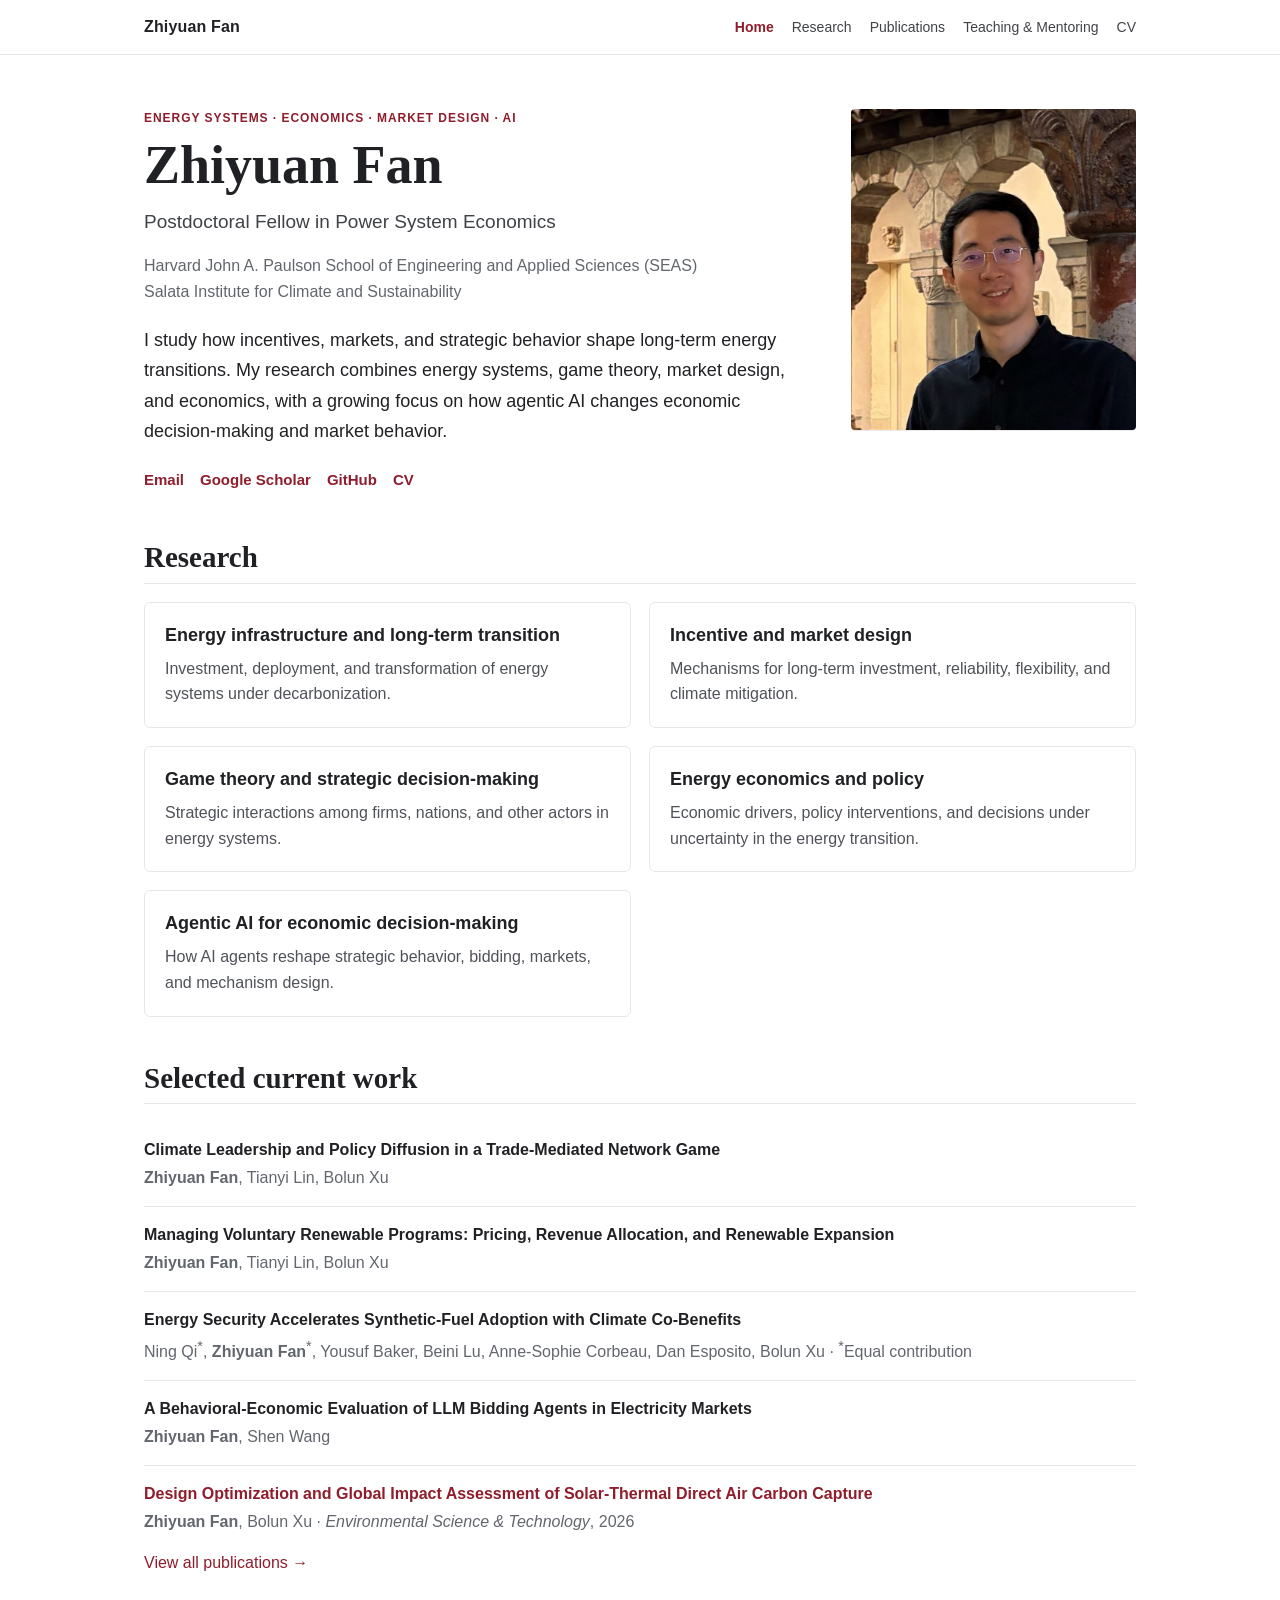
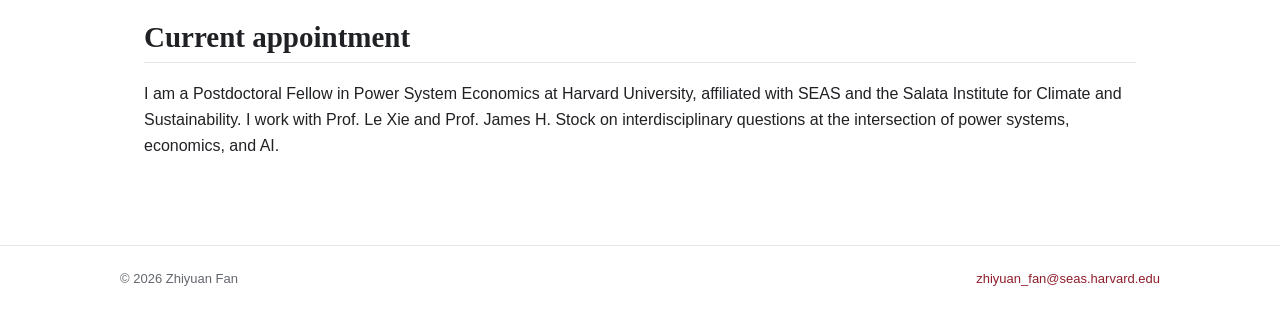
==== index.html @ f24329de "Initial update" ====
<!doctype html>
<html lang="en">
<head>
  <meta charset="utf-8">
  <meta name="viewport" content="width=device-width, initial-scale=1">
  <meta name="description" content="Zhiyuan Fan — research on energy infrastructure, incentive and market design, energy economics, and agentic AI for economic decision-making.">
  <title>Zhiyuan Fan</title>
  <link rel="stylesheet" href="assets/css/style.css">
</head>
<body>
<header class="site-header">
  <nav class="nav" aria-label="Primary navigation">
    <a class="brand" href="index.html">Zhiyuan Fan</a>
    <div class="nav-links">
      <a href="index.html" aria-current="page">Home</a>
      <a href="research.html">Research</a>
      <a href="publications.html">Publications</a>
      <a href="teaching.html">Teaching &amp; Mentoring</a>
      <a href="cv.html">CV</a>
    </div>
  </nav>
</header>

<main>
  <div class="hero">
    <div>
      <div class="eyebrow">Energy systems · Economics · Market design · AI</div>
      <h1>Zhiyuan Fan</h1>
      <p class="subtitle">Postdoctoral Fellow in Power System Economics</p>
      <p class="affiliation">Harvard John A. Paulson School of Engineering and Applied Sciences (SEAS)<br>Salata Institute for Climate and Sustainability</p>
      <p class="lede">I study how incentives, markets, and strategic behavior shape long-term energy transitions. My research combines energy systems, game theory, market design, and economics, with a growing focus on how agentic AI changes economic decision-making and market behavior.</p>
      <div class="links">
        <a href="mailto:zhiyuan_fan@seas.harvard.edu">Email</a>
        <a href="https://scholar.google.com/citations?user=3Sm2KyUAAAAJ&hl=en" target="_blank" rel="noopener">Google Scholar</a>
        <a href="https://github.com/ZhiyuanF" target="_blank" rel="noopener">GitHub</a>
        <a href="cv.html">CV</a>
      </div>
    </div>
    <div class="hero-photo">
      <img class="headshot" src="assets/images/headshot.jpg" alt="Portrait of Zhiyuan Fan">
    </div>
  </div>

  <section>
    <h2>Research</h2>
    <div class="research-grid">
      <article class="research-card">
        <h3>Energy infrastructure and long-term transition</h3>
        <p>Investment, deployment, and transformation of energy systems under decarbonization.</p>
      </article>
      <article class="research-card">
        <h3>Incentive and market design</h3>
        <p>Mechanisms for long-term investment, reliability, flexibility, and climate mitigation.</p>
      </article>
      <article class="research-card">
        <h3>Game theory and strategic decision-making</h3>
        <p>Strategic interactions among firms, nations, and other actors in energy systems.</p>
      </article>
      <article class="research-card">
        <h3>Energy economics and policy</h3>
        <p>Economic drivers, policy interventions, and decisions under uncertainty in the energy transition.</p>
      </article>
      <article class="research-card">
        <h3>Agentic AI for economic decision-making</h3>
        <p>How AI agents reshape strategic behavior, bidding, markets, and mechanism design.</p>
      </article>
    </div>
  </section>

  <section>
    <h2>Selected current work</h2>
    <ul class="paper-list">
      <li>
        <div class="paper-title">Climate Leadership and Policy Diffusion in a Trade-Mediated Network Game</div>
        <div class="paper-meta"><span class="me">Zhiyuan Fan</span>, Tianyi Lin, Bolun Xu</div>
      </li>
      <li>
        <div class="paper-title">Managing Voluntary Renewable Programs: Pricing, Revenue Allocation, and Renewable Expansion</div>
        <div class="paper-meta"><span class="me">Zhiyuan Fan</span>, Tianyi Lin, Bolun Xu</div>
      </li>
      <li>
        <div class="paper-title">Energy Security Accelerates Synthetic-Fuel Adoption with Climate Co-Benefits</div>
        <div class="paper-meta">Ning Qi<span class="equal">*</span>, <span class="me">Zhiyuan Fan</span><span class="equal">*</span>, Yousuf Baker, Beini Lu, Anne-Sophie Corbeau, Dan Esposito, Bolun Xu · <span class="equal">*</span>Equal contribution</div>
      </li>
      <li>
        <div class="paper-title">A Behavioral-Economic Evaluation of LLM Bidding Agents in Electricity Markets</div>
        <div class="paper-meta"><span class="me">Zhiyuan Fan</span>, Shen Wang</div>
      </li>
      <li>
        <div class="paper-title"><a href="https://doi.org/10.1021/acs.est.6c01034" target="_blank" rel="noopener">Design Optimization and Global Impact Assessment of Solar-Thermal Direct Air Carbon Capture</a></div>
        <div class="paper-meta"><span class="me">Zhiyuan Fan</span>, Bolun Xu · <em>Environmental Science &amp; Technology</em>, 2026</div>
      </li>
    </ul>
    <p><a href="publications.html">View all publications →</a></p>
  </section>

  <section>
    <h2>Current appointment</h2>
    <p>I am a Postdoctoral Fellow in Power System Economics at Harvard University, affiliated with SEAS and the Salata Institute for Climate and Sustainability. I work with Prof. Le Xie and Prof. James H. Stock on interdisciplinary questions at the intersection of power systems, economics, and AI.</p>
  </section>
</main>

<footer class="footer">
  <div class="footer-inner">
    <span>© 2026 Zhiyuan Fan</span>
    <span><a href="mailto:zhiyuan_fan@seas.harvard.edu">zhiyuan_fan@seas.harvard.edu</a></span>
  </div>
</footer>
</body>
</html>
---- assets/css/style.css ----
:root {
  --bg: #ffffff;
  --text: #202124;
  --muted: #62666d;
  --line: #e6e7e9;
  --accent: #8f1d2c;
  --accent-dark: #6f1622;
  --soft: #f7f7f8;
  --max: 1040px;
}

* { box-sizing: border-box; }
html { scroll-behavior: smooth; }
body {
  margin: 0;
  background: var(--bg);
  color: var(--text);
  font-family: -apple-system, BlinkMacSystemFont, "Segoe UI", Roboto, Helvetica, Arial, sans-serif;
  font-size: 16px;
  line-height: 1.62;
}

a { color: var(--accent); text-decoration: none; }
a:hover, a:focus { color: var(--accent-dark); text-decoration: underline; }

.site-header {
  border-bottom: 1px solid var(--line);
  background: rgba(255,255,255,.97);
  position: sticky;
  top: 0;
  z-index: 10;
}
.nav {
  max-width: var(--max);
  margin: 0 auto;
  padding: 14px 24px;
  display: flex;
  align-items: center;
  justify-content: space-between;
  gap: 24px;
}
.brand {
  font-weight: 700;
  letter-spacing: .01em;
  color: var(--text);
  white-space: nowrap;
}
.nav-links {
  display: flex;
  flex-wrap: wrap;
  justify-content: flex-end;
  gap: 18px;
  font-size: 14px;
}
.nav-links a { color: #414348; }
.nav-links a[aria-current="page"] { color: var(--accent); font-weight: 600; }

main {
  max-width: var(--max);
  margin: 0 auto;
  padding: 54px 24px 72px;
}

.hero {
  display: grid;
  grid-template-columns: minmax(0, 1fr) 285px;
  gap: 54px;
  align-items: start;
  margin-bottom: 48px;
}
.eyebrow {
  color: var(--accent);
  text-transform: uppercase;
  letter-spacing: .08em;
  font-size: 12px;
  font-weight: 700;
  margin-bottom: 8px;
}
h1 {
  font-family: Georgia, "Times New Roman", serif;
  font-size: clamp(36px, 5vw, 54px);
  line-height: 1.08;
  margin: 0 0 12px;
  font-weight: 700;
}
.subtitle {
  font-size: 19px;
  color: #3f4247;
  margin: 0 0 16px;
}
.affiliation { color: var(--muted); margin: 0 0 20px; }
.lede {
  font-size: 18px;
  line-height: 1.68;
  max-width: 720px;
  margin: 0 0 22px;
}
.links { display: flex; flex-wrap: wrap; gap: 10px 16px; font-size: 15px; }
.links a { font-weight: 600; }
.headshot {
  width: 100%;
  aspect-ratio: 4 / 4.5;
  object-fit: cover;
  object-position: 50% 45%;
  border-radius: 4px;
  box-shadow: 0 1px 0 rgba(0,0,0,.08);
}

section { margin-top: 44px; }
h2 {
  font-family: Georgia, "Times New Roman", serif;
  font-size: 29px;
  line-height: 1.2;
  margin: 0 0 18px;
  padding-bottom: 8px;
  border-bottom: 1px solid var(--line);
}
h3 {
  font-size: 18px;
  line-height: 1.35;
  margin: 24px 0 8px;
}
p { margin: 0 0 14px; }

.paper-list, .compact-list, .timeline, .course-list {
  list-style: none;
  margin: 0;
  padding: 0;
}
.paper-list li {
  padding: 15px 0;
  border-bottom: 1px solid var(--line);
}
.paper-list li:last-child { border-bottom: 0; }
.paper-title { font-weight: 650; }
.paper-meta { color: var(--muted); margin-top: 2px; }
.me { font-weight: 700; }
.equal { font-size: .9em; vertical-align: super; }

.research-grid {
  display: grid;
  grid-template-columns: repeat(2, minmax(0, 1fr));
  gap: 18px;
}
.research-card {
  border: 1px solid var(--line);
  border-radius: 6px;
  padding: 20px;
  background: #fff;
}
.research-card h3 { margin-top: 0; }
.research-card p { color: #4f5258; margin-bottom: 0; }

.timeline li, .course-list li, .compact-list li {
  padding: 10px 0;
}
.timeline .when, .course-list .when {
  color: var(--muted);
  font-size: 14px;
}

.note {
  background: var(--soft);
  border-left: 3px solid var(--accent);
  padding: 14px 16px;
  color: #494c51;
  margin: 18px 0;
}

.two-col {
  display: grid;
  grid-template-columns: 1fr 1fr;
  gap: 38px;
}

.footer {
  border-top: 1px solid var(--line);
  color: var(--muted);
  font-size: 13px;
  padding: 22px 24px 34px;
}
.footer-inner {
  max-width: var(--max);
  margin: 0 auto;
  display: flex;
  justify-content: space-between;
  gap: 20px;
  flex-wrap: wrap;
}

@media (max-width: 780px) {
  .site-header { position: static; }
  .nav { align-items: flex-start; flex-direction: column; gap: 8px; }
  .nav-links { justify-content: flex-start; gap: 10px 15px; }
  main { padding-top: 36px; }
  .hero { grid-template-columns: 1fr; gap: 28px; }
  .hero-photo { order: -1; max-width: 270px; }
  .research-grid, .two-col { grid-template-columns: 1fr; }
}

@media print {
  .site-header, .footer { display: none; }
  main { max-width: none; padding: 0; }
  a { color: inherit; text-decoration: none; }
}
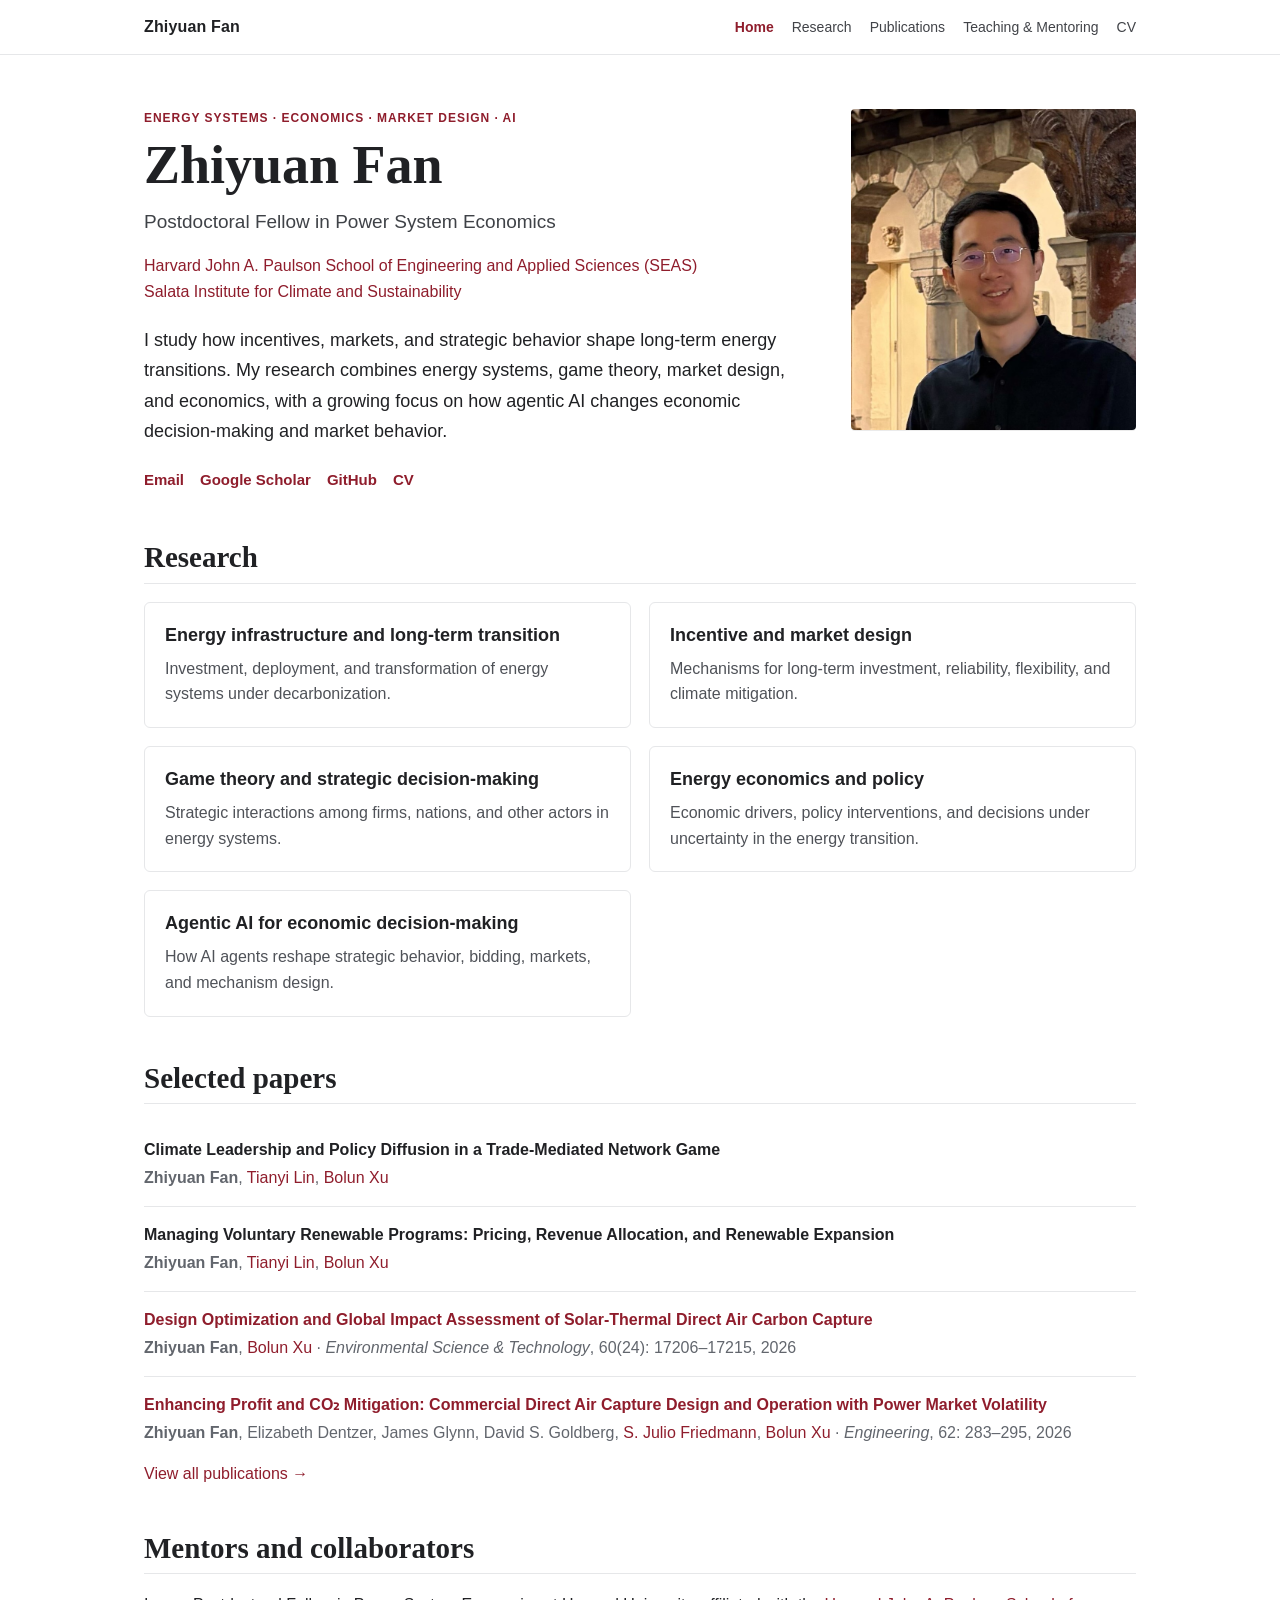
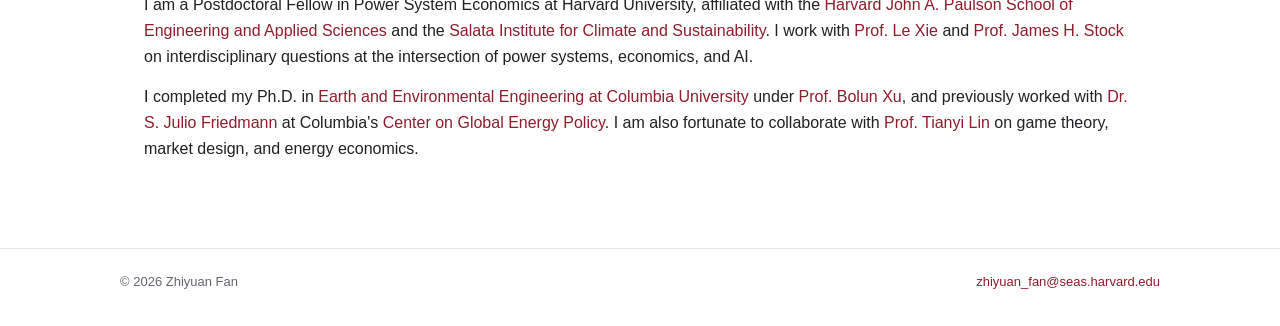
==== commit 7eae01eb: "update links and text edits" ====
--- a/index.html
+++ b/index.html
@@ -27,7 +27,7 @@
       <div class="eyebrow">Energy systems · Economics · Market design · AI</div>
       <h1>Zhiyuan Fan</h1>
       <p class="subtitle">Postdoctoral Fellow in Power System Economics</p>
-      <p class="affiliation">Harvard John A. Paulson School of Engineering and Applied Sciences (SEAS)<br>Salata Institute for Climate and Sustainability</p>
+      <p class="affiliation"><a href="https://seas.harvard.edu/" target="_blank" rel="noopener">Harvard John A. Paulson School of Engineering and Applied Sciences (SEAS)</a><br><a href="https://salatainstitute.harvard.edu/" target="_blank" rel="noopener">Salata Institute for Climate and Sustainability</a></p>
       <p class="lede">I study how incentives, markets, and strategic behavior shape long-term energy transitions. My research combines energy systems, game theory, market design, and economics, with a growing focus on how agentic AI changes economic decision-making and market behavior.</p>
       <div class="links">
         <a href="mailto:zhiyuan_fan@seas.harvard.edu">Email</a>
@@ -68,35 +68,32 @@
   </section>
 
   <section>
-    <h2>Selected current work</h2>
+    <h2>Selected papers</h2>
     <ul class="paper-list">
       <li>
         <div class="paper-title">Climate Leadership and Policy Diffusion in a Trade-Mediated Network Game</div>
-        <div class="paper-meta"><span class="me">Zhiyuan Fan</span>, Tianyi Lin, Bolun Xu</div>
+        <div class="paper-meta"><span class="me">Zhiyuan Fan</span>, <a href="https://tydlin.github.io/" target="_blank" rel="noopener">Tianyi Lin</a>, <a href="https://bolunxu.github.io/" target="_blank" rel="noopener">Bolun Xu</a></div>
       </li>
       <li>
         <div class="paper-title">Managing Voluntary Renewable Programs: Pricing, Revenue Allocation, and Renewable Expansion</div>
-        <div class="paper-meta"><span class="me">Zhiyuan Fan</span>, Tianyi Lin, Bolun Xu</div>
-      </li>
-      <li>
-        <div class="paper-title">Energy Security Accelerates Synthetic-Fuel Adoption with Climate Co-Benefits</div>
-        <div class="paper-meta">Ning Qi<span class="equal">*</span>, <span class="me">Zhiyuan Fan</span><span class="equal">*</span>, Yousuf Baker, Beini Lu, Anne-Sophie Corbeau, Dan Esposito, Bolun Xu · <span class="equal">*</span>Equal contribution</div>
-      </li>
-      <li>
-        <div class="paper-title">A Behavioral-Economic Evaluation of LLM Bidding Agents in Electricity Markets</div>
-        <div class="paper-meta"><span class="me">Zhiyuan Fan</span>, Shen Wang</div>
+        <div class="paper-meta"><span class="me">Zhiyuan Fan</span>, <a href="https://tydlin.github.io/" target="_blank" rel="noopener">Tianyi Lin</a>, <a href="https://bolunxu.github.io/" target="_blank" rel="noopener">Bolun Xu</a></div>
       </li>
       <li>
         <div class="paper-title"><a href="https://doi.org/10.1021/acs.est.6c01034" target="_blank" rel="noopener">Design Optimization and Global Impact Assessment of Solar-Thermal Direct Air Carbon Capture</a></div>
-        <div class="paper-meta"><span class="me">Zhiyuan Fan</span>, Bolun Xu · <em>Environmental Science &amp; Technology</em>, 2026</div>
+        <div class="paper-meta"><span class="me">Zhiyuan Fan</span>, <a href="https://bolunxu.github.io/" target="_blank" rel="noopener">Bolun Xu</a> · <em>Environmental Science &amp; Technology</em>, 60(24): 17206–17215, 2026</div>
+      </li>
+      <li>
+        <div class="paper-title"><a href="https://doi.org/10.1016/j.eng.2026.02.025" target="_blank" rel="noopener">Enhancing Profit and CO₂ Mitigation: Commercial Direct Air Capture Design and Operation with Power Market Volatility</a></div>
+        <div class="paper-meta"><span class="me">Zhiyuan Fan</span>, Elizabeth Dentzer, James Glynn, David S. Goldberg, <a href="https://relae.co/about?person=julio-friedmann-phd" target="_blank" rel="noopener">S. Julio Friedmann</a>, <a href="https://bolunxu.github.io/" target="_blank" rel="noopener">Bolun Xu</a> · <em>Engineering</em>, 62: 283–295, 2026</div>
       </li>
     </ul>
     <p><a href="publications.html">View all publications →</a></p>
   </section>
 
   <section>
-    <h2>Current appointment</h2>
-    <p>I am a Postdoctoral Fellow in Power System Economics at Harvard University, affiliated with SEAS and the Salata Institute for Climate and Sustainability. I work with Prof. Le Xie and Prof. James H. Stock on interdisciplinary questions at the intersection of power systems, economics, and AI.</p>
+    <h2>Mentors and collaborators</h2>
+    <p>I am a Postdoctoral Fellow in Power System Economics at Harvard University, affiliated with the <a href="https://seas.harvard.edu/" target="_blank" rel="noopener">Harvard John A. Paulson School of Engineering and Applied Sciences</a> and the <a href="https://salatainstitute.harvard.edu/" target="_blank" rel="noopener">Salata Institute for Climate and Sustainability</a>. I work with <a href="https://xielab.seas.harvard.edu/" target="_blank" rel="noopener">Prof. Le Xie</a> and <a href="https://stock.scholars.harvard.edu/" target="_blank" rel="noopener">Prof. James H. Stock</a> on interdisciplinary questions at the intersection of power systems, economics, and AI.</p>
+    <p>I completed my Ph.D. in <a href="https://www.eee.columbia.edu/" target="_blank" rel="noopener">Earth and Environmental Engineering at Columbia University</a> under <a href="https://bolunxu.github.io/" target="_blank" rel="noopener">Prof. Bolun Xu</a>, and previously worked with <a href="https://relae.co/about?person=julio-friedmann-phd" target="_blank" rel="noopener">Dr. S. Julio Friedmann</a> at Columbia's <a href="https://www.energypolicy.columbia.edu/" target="_blank" rel="noopener">Center on Global Energy Policy</a>. I am also fortunate to collaborate with <a href="https://tydlin.github.io/" target="_blank" rel="noopener">Prof. Tianyi Lin</a> on game theory, market design, and energy economics.</p>
   </section>
 </main>
 
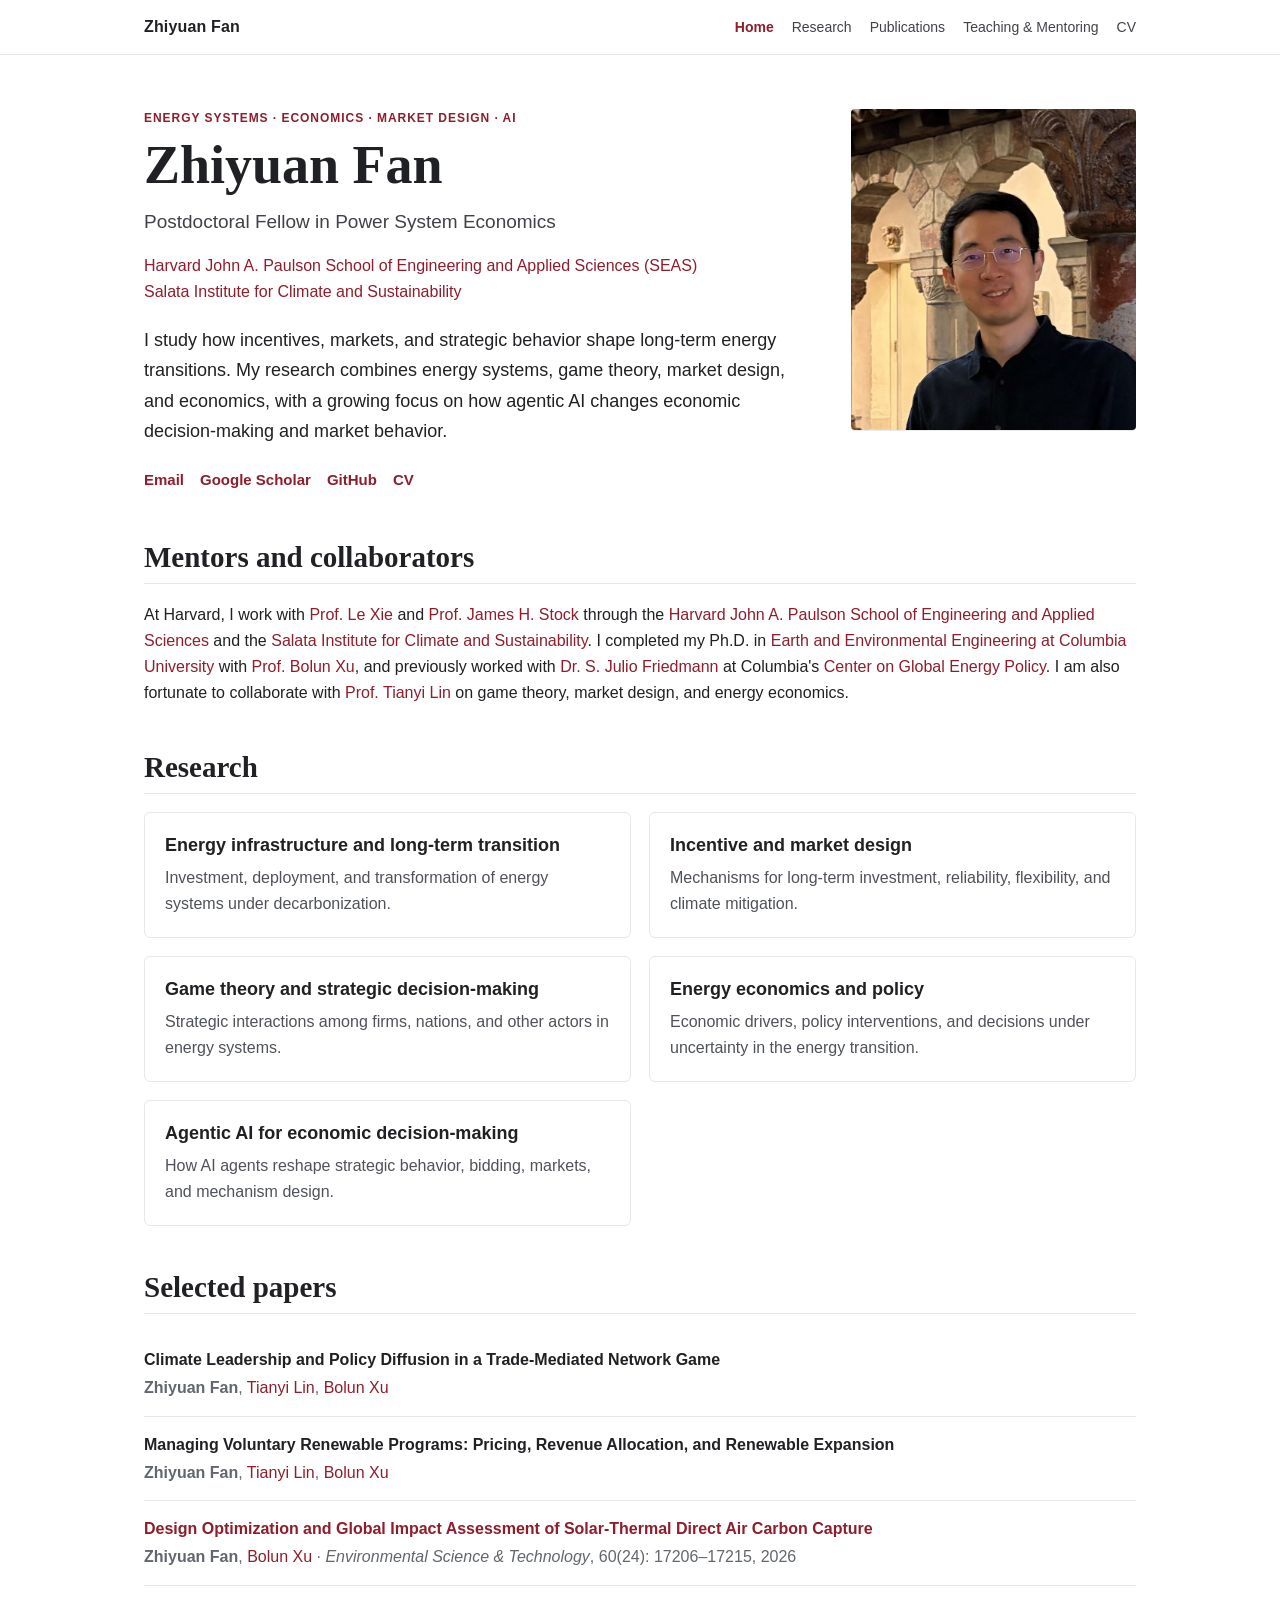
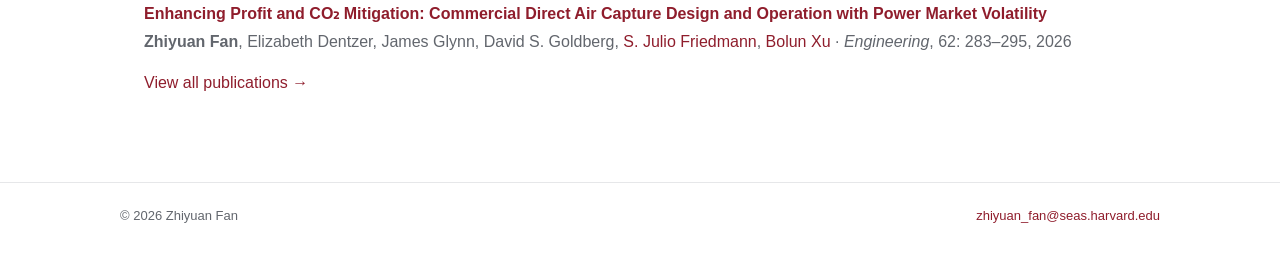
==== commit de402cc1: "Home page update: moving blocks" ====
--- a/index.html
+++ b/index.html
@@ -40,6 +40,12 @@
       <img class="headshot" src="assets/images/headshot.jpg" alt="Portrait of Zhiyuan Fan">
     </div>
   </div>
+
+
+  <section>
+    <h2>Mentors and collaborators</h2>
+    <p>At Harvard, I work with <a href="https://xielab.seas.harvard.edu/" target="_blank" rel="noopener">Prof. Le Xie</a> and <a href="https://stock.scholars.harvard.edu/" target="_blank" rel="noopener">Prof. James H. Stock</a> through the <a href="https://seas.harvard.edu/" target="_blank" rel="noopener">Harvard John A. Paulson School of Engineering and Applied Sciences</a> and the <a href="https://salatainstitute.harvard.edu/" target="_blank" rel="noopener">Salata Institute for Climate and Sustainability</a>. I completed my Ph.D. in <a href="https://www.eee.columbia.edu/" target="_blank" rel="noopener">Earth and Environmental Engineering at Columbia University</a> with <a href="https://bolunxu.github.io/" target="_blank" rel="noopener">Prof. Bolun Xu</a>, and previously worked with <a href="https://relae.co/about?person=julio-friedmann-phd" target="_blank" rel="noopener">Dr. S. Julio Friedmann</a> at Columbia's <a href="https://www.energypolicy.columbia.edu/" target="_blank" rel="noopener">Center on Global Energy Policy</a>. I am also fortunate to collaborate with <a href="https://tydlin.github.io/" target="_blank" rel="noopener">Prof. Tianyi Lin</a> on game theory, market design, and energy economics.</p>
+  </section>
 
   <section>
     <h2>Research</h2>
@@ -90,11 +96,6 @@
     <p><a href="publications.html">View all publications →</a></p>
   </section>
 
-  <section>
-    <h2>Mentors and collaborators</h2>
-    <p>I am a Postdoctoral Fellow in Power System Economics at Harvard University, affiliated with the <a href="https://seas.harvard.edu/" target="_blank" rel="noopener">Harvard John A. Paulson School of Engineering and Applied Sciences</a> and the <a href="https://salatainstitute.harvard.edu/" target="_blank" rel="noopener">Salata Institute for Climate and Sustainability</a>. I work with <a href="https://xielab.seas.harvard.edu/" target="_blank" rel="noopener">Prof. Le Xie</a> and <a href="https://stock.scholars.harvard.edu/" target="_blank" rel="noopener">Prof. James H. Stock</a> on interdisciplinary questions at the intersection of power systems, economics, and AI.</p>
-    <p>I completed my Ph.D. in <a href="https://www.eee.columbia.edu/" target="_blank" rel="noopener">Earth and Environmental Engineering at Columbia University</a> under <a href="https://bolunxu.github.io/" target="_blank" rel="noopener">Prof. Bolun Xu</a>, and previously worked with <a href="https://relae.co/about?person=julio-friedmann-phd" target="_blank" rel="noopener">Dr. S. Julio Friedmann</a> at Columbia's <a href="https://www.energypolicy.columbia.edu/" target="_blank" rel="noopener">Center on Global Energy Policy</a>. I am also fortunate to collaborate with <a href="https://tydlin.github.io/" target="_blank" rel="noopener">Prof. Tianyi Lin</a> on game theory, market design, and energy economics.</p>
-  </section>
 </main>
 
 <footer class="footer">
